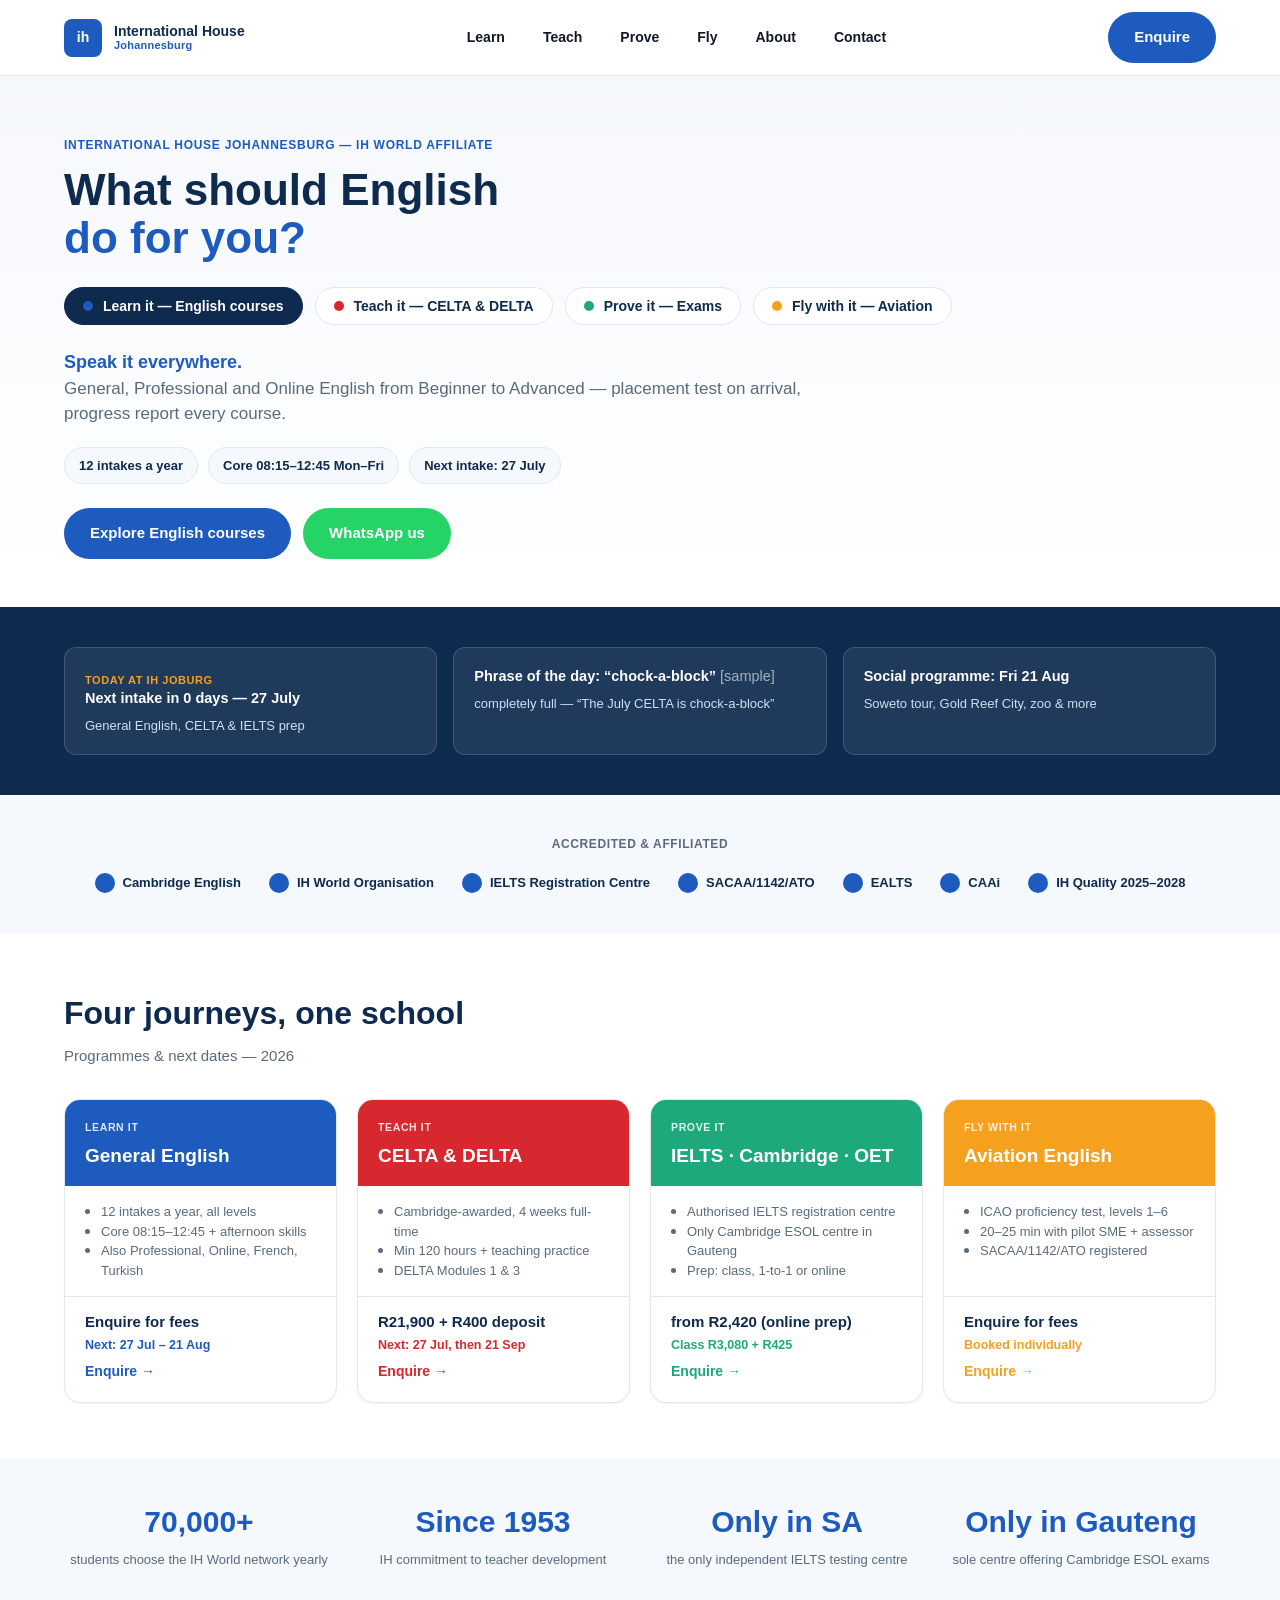
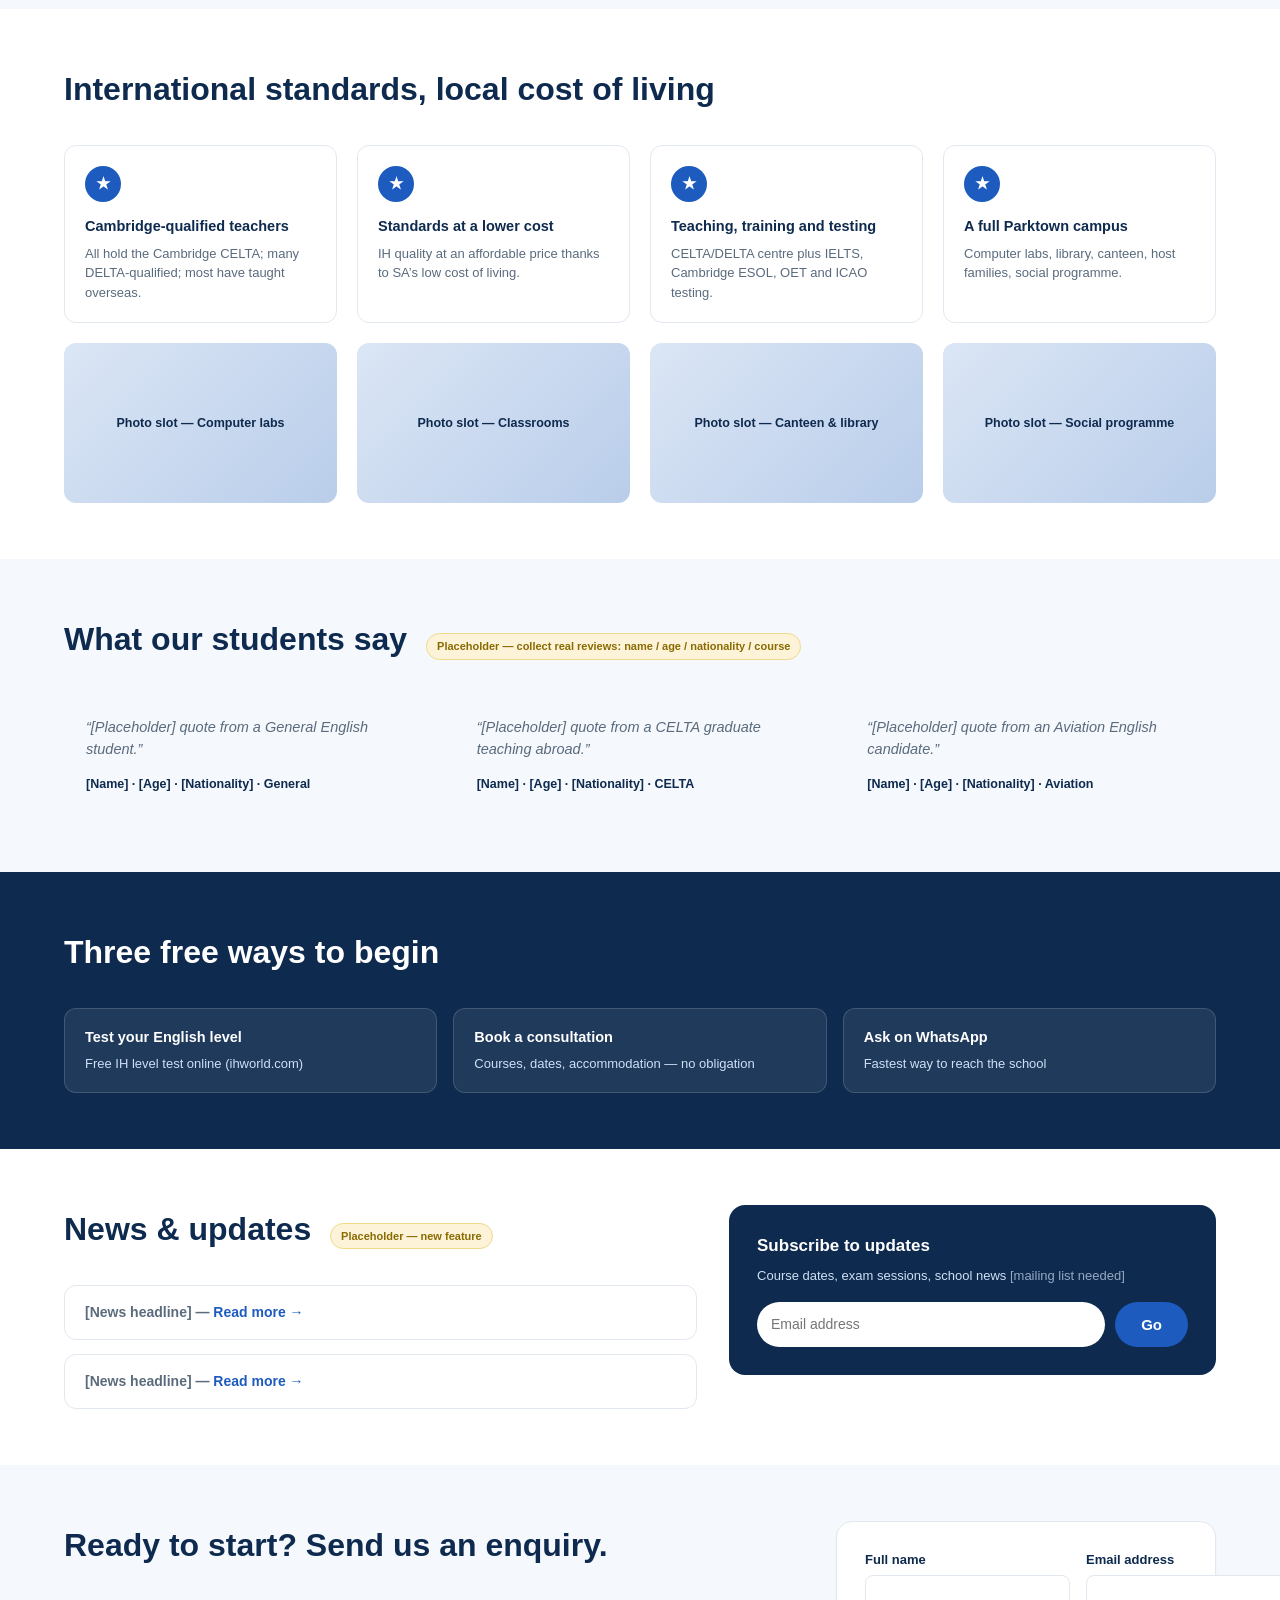
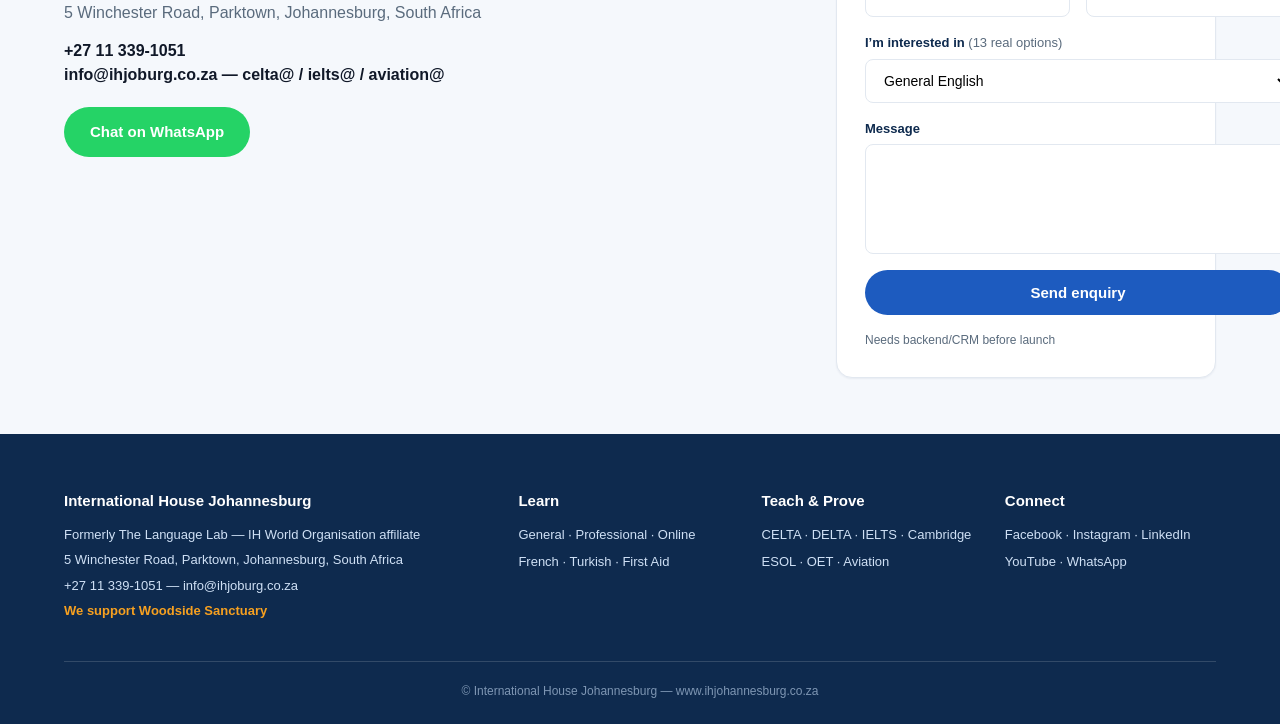
==== index.html @ 85b7d8fc "Initial IH website redesign" ====
<!DOCTYPE html>
<html lang="en">
<head>
<meta charset="UTF-8">
<meta name="viewport" content="width=device-width, initial-scale=1.0">
<title>International House Johannesburg — What should English do for you?</title>
<link rel="stylesheet" href="assets/css/style.css">
</head>
<body>

<header class="site-header">
  <div class="container">
    <a href="index.html" class="brand">
      <span class="brand-mark">ih</span>
      <span class="brand-name"><strong>International House</strong><span>Johannesburg</span></span>
    </a>
    <nav class="main-nav">
      <a href="courses.html#learn">Learn</a>
      <a href="celta.html">Teach</a>
      <a href="exams.html">Prove</a>
      <a href="aviation.html">Fly</a>
      <a href="about.html">About</a>
      <a href="contact.html">Contact</a>
    </nav>
    <div class="header-cta">
      <button class="nav-toggle btn btn-outline btn-sm">Menu</button>
      <a href="contact.html" class="btn btn-primary">Enquire</a>
    </div>
  </div>
</header>

<main>

  <!-- HERO -->
  <section class="hero">
    <div class="container">
      <p class="eyebrow">International House Johannesburg — IH World Affiliate</p>
      <h1><span data-hero="headline1">What should English</span><br>
        <span data-hero="headline2" style="color:var(--blue)">do for you?</span></h1>

      <div class="goal-pills">
        <button class="goal-pill active" data-goal="learn"><span class="dot"></span>Learn it — English courses</button>
        <button class="goal-pill" data-goal="teach"><span class="dot"></span>Teach it — CELTA &amp; DELTA</button>
        <button class="goal-pill" data-goal="prove"><span class="dot"></span>Prove it — Exams</button>
        <button class="goal-pill" data-goal="fly"><span class="dot"></span>Fly with it — Aviation</button>
      </div>

      <p style="font-weight:800;color:var(--blue);font-size:18px;margin-top:24px;">Speak it everywhere.</p>
      <p class="lede mt-0">General, Professional and Online English from Beginner to Advanced — placement test
        on arrival, progress report every course.</p>

      <div class="chip-row">
        <span class="chip">12 intakes a year</span>
        <span class="chip">Core 08:15–12:45 Mon–Fri</span>
        <span class="chip">Next intake: 27 July</span>
      </div>

      <div class="hero-cta-row">
        <a href="courses.html#learn" class="btn btn-primary">Explore English courses</a>
        <a href="https://wa.me/27113391051" class="btn btn-whatsapp">WhatsApp us</a>
      </div>
    </div>
  </section>

  <!-- LIVING SCHOOL STRIP -->
  <section class="section-tight section-navy">
    <div class="container">
      <div class="quickstart-grid">
        <div class="quickstart">
          <p style="color:var(--orange);font-weight:800;font-size:11px;letter-spacing:.05em;">TODAY AT IH JOBURG</p>
          <h4 data-countdown="next-intake">Next intake in 17 days — 27 July</h4>
          <p>General English, CELTA &amp; IELTS prep</p>
        </div>
        <div class="quickstart">
          <h4>Phrase of the day: &ldquo;chock-a-block&rdquo; <span style="opacity:.6;font-weight:400;">[sample]</span></h4>
          <p>completely full — &ldquo;The July CELTA is chock-a-block&rdquo;</p>
        </div>
        <div class="quickstart">
          <h4>Social programme: Fri 21 Aug</h4>
          <p>Soweto tour, Gold Reef City, zoo &amp; more</p>
        </div>
      </div>
    </div>
  </section>

  <!-- ACCREDITED STRIP -->
  <section class="section-tight section-soft">
    <div class="container">
      <p class="text-center text-muted" style="font-weight:800;font-size:12px;letter-spacing:.05em;margin-bottom:20px;">ACCREDITED &amp; AFFILIATED</p>
      <div class="accredited-strip">
        <span class="accredited-item"><span class="dot"></span>Cambridge English</span>
        <span class="accredited-item"><span class="dot"></span>IH World Organisation</span>
        <span class="accredited-item"><span class="dot"></span>IELTS Registration Centre</span>
        <span class="accredited-item"><span class="dot"></span>SACAA/1142/ATO</span>
        <span class="accredited-item"><span class="dot"></span>EALTS</span>
        <span class="accredited-item"><span class="dot"></span>CAAi</span>
        <span class="accredited-item"><span class="dot"></span>IH Quality 2025–2028</span>
      </div>
    </div>
  </section>

  <!-- FOUR JOURNEYS -->
  <section>
    <div class="container">
      <div class="section-head">
        <h2>Four journeys, one school</h2>
        <p>Programmes &amp; next dates — 2026</p>
      </div>

      <div class="card-grid">
        <article class="goal-card" data-goal="learn">
          <div class="goal-card-head"><p class="goal-card-tag">Learn it</p><h3>General English</h3></div>
          <div class="goal-card-body">
            <ul>
              <li>12 intakes a year, all levels</li>
              <li>Core 08:15–12:45 + afternoon skills</li>
              <li>Also Professional, Online, French, Turkish</li>
            </ul>
          </div>
          <div class="goal-card-foot">
            <p class="goal-card-price">Enquire for fees</p>
            <p class="goal-card-date">Next: 27 Jul – 21 Aug</p>
            <a href="courses.html#learn" class="link-arrow">Enquire</a>
          </div>
        </article>

        <article class="goal-card" data-goal="teach">
          <div class="goal-card-head"><p class="goal-card-tag">Teach it</p><h3>CELTA &amp; DELTA</h3></div>
          <div class="goal-card-body">
            <ul>
              <li>Cambridge-awarded, 4 weeks full-time</li>
              <li>Min 120 hours + teaching practice</li>
              <li>DELTA Modules 1 &amp; 3</li>
            </ul>
          </div>
          <div class="goal-card-foot">
            <p class="goal-card-price">R21,900 + R400 deposit</p>
            <p class="goal-card-date">Next: 27 Jul, then 21 Sep</p>
            <a href="celta.html" class="link-arrow">Enquire</a>
          </div>
        </article>

        <article class="goal-card" data-goal="prove">
          <div class="goal-card-head"><p class="goal-card-tag">Prove it</p><h3>IELTS · Cambridge · OET</h3></div>
          <div class="goal-card-body">
            <ul>
              <li>Authorised IELTS registration centre</li>
              <li>Only Cambridge ESOL centre in Gauteng</li>
              <li>Prep: class, 1-to-1 or online</li>
            </ul>
          </div>
          <div class="goal-card-foot">
            <p class="goal-card-price">from R2,420 (online prep)</p>
            <p class="goal-card-date">Class R3,080 + R425</p>
            <a href="exams.html" class="link-arrow">Enquire</a>
          </div>
        </article>

        <article class="goal-card" data-goal="fly">
          <div class="goal-card-head"><p class="goal-card-tag">Fly with it</p><h3>Aviation English</h3></div>
          <div class="goal-card-body">
            <ul>
              <li>ICAO proficiency test, levels 1–6</li>
              <li>20–25 min with pilot SME + assessor</li>
              <li>SACAA/1142/ATO registered</li>
            </ul>
          </div>
          <div class="goal-card-foot">
            <p class="goal-card-price">Enquire for fees</p>
            <p class="goal-card-date">Booked individually</p>
            <a href="aviation.html" class="link-arrow">Enquire</a>
          </div>
        </article>
      </div>
    </div>
  </section>

  <!-- STATS -->
  <section class="section-soft section-tight">
    <div class="container">
      <div class="stat-strip">
        <div><p class="stat-num">70,000+</p><p class="stat-label">students choose the IH World network yearly</p></div>
        <div><p class="stat-num">Since 1953</p><p class="stat-label">IH commitment to teacher development</p></div>
        <div><p class="stat-num">Only in SA</p><p class="stat-label">the only independent IELTS testing centre</p></div>
        <div><p class="stat-num">Only in Gauteng</p><p class="stat-label">sole centre offering Cambridge ESOL exams</p></div>
      </div>
    </div>
  </section>

  <!-- WHY IH -->
  <section>
    <div class="container">
      <div class="section-head"><h2>International standards, local cost of living</h2></div>
      <div class="feature-grid">
        <div class="feature">
          <div class="feature-icon">★</div>
          <h4>Cambridge-qualified teachers</h4>
          <p>All hold the Cambridge CELTA; many DELTA-qualified; most have taught overseas.</p>
        </div>
        <div class="feature">
          <div class="feature-icon">★</div>
          <h4>Standards at a lower cost</h4>
          <p>IH quality at an affordable price thanks to SA&rsquo;s low cost of living.</p>
        </div>
        <div class="feature">
          <div class="feature-icon">★</div>
          <h4>Teaching, training and testing</h4>
          <p>CELTA/DELTA centre plus IELTS, Cambridge ESOL, OET and ICAO testing.</p>
        </div>
        <div class="feature">
          <div class="feature-icon">★</div>
          <h4>A full Parktown campus</h4>
          <p>Computer labs, library, canteen, host families, social programme.</p>
        </div>
      </div>

      <div class="card-grid" style="margin-top:20px;grid-template-columns:repeat(4,1fr);">
        <div class="photo-slot">Photo slot — Computer labs</div>
        <div class="photo-slot">Photo slot — Classrooms</div>
        <div class="photo-slot">Photo slot — Canteen &amp; library</div>
        <div class="photo-slot">Photo slot — Social programme</div>
      </div>
    </div>
  </section>

  <!-- TESTIMONIALS -->
  <section class="section-soft">
    <div class="container">
      <div class="section-head">
        <h2>What our students say <span class="placeholder-note">Placeholder — collect real reviews: name / age / nationality / course</span></h2>
      </div>
      <div class="testimonial-grid">
        <div class="testimonial">
          <p class="quote">&ldquo;[Placeholder] quote from a General English student.&rdquo;</p>
          <p class="who">[Name] · [Age] · [Nationality] · General</p>
        </div>
        <div class="testimonial">
          <p class="quote">&ldquo;[Placeholder] quote from a CELTA graduate teaching abroad.&rdquo;</p>
          <p class="who">[Name] · [Age] · [Nationality] · CELTA</p>
        </div>
        <div class="testimonial">
          <p class="quote">&ldquo;[Placeholder] quote from an Aviation English candidate.&rdquo;</p>
          <p class="who">[Name] · [Age] · [Nationality] · Aviation</p>
        </div>
      </div>
    </div>
  </section>

  <!-- THREE FREE WAYS TO BEGIN -->
  <section class="section-navy">
    <div class="container">
      <div class="section-head"><h2>Three free ways to begin</h2></div>
      <div class="quickstart-grid">
        <div class="quickstart">
          <h4>Test your English level</h4>
          <p>Free IH level test online (ihworld.com)</p>
        </div>
        <div class="quickstart">
          <h4>Book a consultation</h4>
          <p>Courses, dates, accommodation — no obligation</p>
        </div>
        <div class="quickstart">
          <h4>Ask on WhatsApp</h4>
          <p>Fastest way to reach the school</p>
        </div>
      </div>
    </div>
  </section>

  <!-- NEWS & NEWSLETTER -->
  <section>
    <div class="container two-col" style="grid-template-columns:1.3fr 1fr;">
      <div>
        <div class="section-head">
          <h2>News &amp; updates <span class="placeholder-note">Placeholder — new feature</span></h2>
        </div>
        <div class="news-list">
          <div class="news-item">[News headline] — <a href="#" class="link-arrow">Read more</a></div>
          <div class="news-item">[News headline] — <a href="#" class="link-arrow">Read more</a></div>
        </div>
      </div>
      <div class="newsletter-box">
        <h3>Subscribe to updates</h3>
        <p>Course dates, exam sessions, school news <span style="opacity:.7;">[mailing list needed]</span></p>
        <form class="newsletter-form" onsubmit="return false;">
          <input type="email" placeholder="Email address" required>
          <button class="btn btn-primary" type="submit">Go</button>
        </form>
      </div>
    </div>
  </section>

  <!-- CONTACT CTA -->
  <section class="section-soft" id="enquire">
    <div class="container two-col">
      <div>
        <div class="section-head"><h2>Ready to start? Send us an enquiry.</h2></div>
        <p class="text-muted">5 Winchester Road, Parktown, Johannesburg, South Africa</p>
        <p style="font-weight:800;margin-top:14px;">+27 11 339-1051</p>
        <p style="font-weight:800;">info@ihjoburg.co.za — celta@ / ielts@ / aviation@</p>
        <a href="https://wa.me/27113391051" class="btn btn-whatsapp" style="margin-top:20px;">Chat on WhatsApp</a>
      </div>
      <div class="contact-card">
        <form class="form-grid" onsubmit="return false;">
          <div class="form-field"><label>Full name</label><input type="text" required></div>
          <div class="form-field"><label>Email address</label><input type="email" required></div>
          <div class="form-field full">
            <label>I&rsquo;m interested in <span style="font-weight:400;color:var(--text-muted);">(13 real options)</span></label>
            <select>
              <option>General English</option>
              <option>Professional English Improvement</option>
              <option>Online Courses</option>
              <option>CELTA</option>
              <option>DELTA</option>
              <option>IELTS</option>
              <option>Cambridge ESOL Exams</option>
              <option>OET</option>
              <option>Aviation English</option>
              <option>First Aid</option>
              <option>French</option>
              <option>Turkish</option>
              <option>Homestay / Accommodation</option>
            </select>
          </div>
          <div class="form-field full"><label>Message</label><textarea></textarea></div>
          <div class="form-field full">
            <button class="btn btn-primary btn-block" type="submit">Send enquiry</button>
            <p class="form-note">Needs backend/CRM before launch</p>
          </div>
        </form>
      </div>
    </div>
  </section>

</main>

<footer class="site-footer">
  <div class="container">
    <div class="footer-top">
      <div>
        <h4>International House Johannesburg</h4>
        <p>Formerly The Language Lab — IH World Organisation affiliate</p>
        <p>5 Winchester Road, Parktown, Johannesburg, South Africa</p>
        <p>+27 11 339-1051 — info@ihjoburg.co.za</p>
        <p class="footer-support">We support Woodside Sanctuary</p>
      </div>
      <div>
        <h4>Learn</h4>
        <ul><li>General · Professional · Online</li><li>French · Turkish · First Aid</li></ul>
      </div>
      <div>
        <h4>Teach &amp; Prove</h4>
        <ul><li>CELTA · DELTA · IELTS · Cambridge</li><li>ESOL · OET · Aviation</li></ul>
      </div>
      <div>
        <h4>Connect</h4>
        <ul><li>Facebook · Instagram · LinkedIn</li><li>YouTube · WhatsApp</li></ul>
      </div>
    </div>
    <div class="footer-bottom">&copy; International House Johannesburg — www.ihjohannesburg.co.za</div>
  </div>
</footer>

<script src="assets/js/main.js"></script>
</body>
</html>
---- assets/css/style.css ----
/* ==========================================================================
   IH Johannesburg — Website Redesign
   Shared stylesheet (v1 — structure & content pass; visual polish later)
   ========================================================================== */

:root{
  /* Brand navy + goal colours (Learn=blue Teach=red Prove=green Fly=orange) */
  --navy:        #0e2a4e;
  --blue:        #1d5bbf;   /* Learn */
  --red:         #d7282f;   /* Teach */
  --green:       #1ea97c;   /* Prove */
  --orange:      #f6a020;   /* Fly */

  --text:        #101828;
  --text-muted:  #5a6b7d;
  --text-onnavy: #cfe0f5;
  --text-onblue: #dceafb;

  --bg:          #ffffff;
  --bg-soft:     #f5f8fc;
  --border:      #e2e8f0;

  --radius-sm:   8px;
  --radius-md:   12px;
  --radius-lg:   16px;
  --radius-pill: 999px;

  --shadow-sm:   0 1px 2px rgba(14,42,78,.06);
  --shadow-md:   0 4px 16px rgba(14,42,78,.08);
  --shadow-lg:   0 12px 32px rgba(14,42,78,.12);

  --container:   1200px;
  --header-h:    76px;

  --font: -apple-system, BlinkMacSystemFont, "Segoe UI", Inter, Roboto, Helvetica, Arial, sans-serif;
}

*, *::before, *::after{ box-sizing: border-box; }
html{ scroll-behavior: smooth; }
body{
  margin: 0;
  font-family: var(--font);
  color: var(--text);
  background: var(--bg);
  line-height: 1.5;
  -webkit-font-smoothing: antialiased;
}
img{ max-width: 100%; display:block; }
a{ color: inherit; text-decoration: none; }
ul{ margin:0; padding:0; list-style:none; }
h1,h2,h3,h4,p{ margin:0; }
button{ font-family: inherit; cursor:pointer; }

.container{
  max-width: var(--container);
  margin: 0 auto;
  padding: 0 24px;
}

/* ---------- Buttons ---------- */
.btn{
  display: inline-flex;
  align-items: center;
  justify-content: center;
  gap: 8px;
  padding: 12px 24px;
  border-radius: var(--radius-pill);
  font-weight: 700;
  font-size: 15px;
  border: 2px solid transparent;
  transition: transform .15s ease, box-shadow .15s ease, background .15s ease;
  white-space: nowrap;
}
.btn:hover{ transform: translateY(-1px); }
.btn-primary{ background: var(--blue); color:#fff; }
.btn-primary:hover{ background:#1650a6; }
.btn-outline{ background: transparent; color: var(--navy); border-color: var(--border); }
.btn-outline:hover{ border-color: var(--blue); color: var(--blue); }
.btn-white{ background:#fff; color: var(--navy); }
.btn-whatsapp{ background:#25D366; color:#fff; }
.btn-whatsapp:hover{ background:#1fb958; }
.btn-sm{ padding: 8px 16px; font-size: 13px; }
.btn-block{ width: 100%; }

.link-arrow{ font-weight: 700; font-size: 14px; }
.link-arrow::after{ content: " \2192"; }

/* ---------- Header ---------- */
.site-header{
  position: sticky; top:0; z-index: 50;
  background: #fff;
  border-bottom: 1px solid var(--border);
  height: var(--header-h);
  display:flex; align-items:center;
}
.site-header .container{
  display:flex; align-items:center; justify-content:space-between;
  gap: 24px; width:100%;
}
.brand{ display:flex; align-items:center; gap:12px; flex-shrink:0; }
.brand-mark{
  width:38px; height:38px; border-radius: var(--radius-sm);
  background: var(--blue); color:#fff;
  display:flex; align-items:center; justify-content:center;
  font-weight:800; font-size:14px;
}
.brand-name{ line-height:1.15; }
.brand-name strong{ display:block; font-size:14px; color: var(--navy); font-weight:800; }
.brand-name span{ display:block; font-size:11px; color: var(--blue); font-weight:700; letter-spacing:.02em; }

.main-nav{ display:flex; align-items:center; gap: 6px; flex:1; justify-content:center; }
.main-nav a{
  padding: 10px 16px; border-radius: var(--radius-pill);
  font-weight:700; font-size:14px; color: var(--text);
}
.main-nav a:hover{ background: var(--bg-soft); }
.main-nav a.is-active{ background: var(--bg-soft); color: var(--blue); }

.header-cta{ display:flex; align-items:center; gap:12px; flex-shrink:0; }
.nav-toggle{ display:none; }

@media (max-width: 900px){
  .main-nav{ display:none; }
  .nav-toggle{ display:inline-flex; }
}

/* ---------- Hero (shared shell) ---------- */
.hero{
  background: linear-gradient(180deg, var(--bg-soft) 0%, #fff 100%);
  padding: 56px 0 48px;
}
.eyebrow{
  display:inline-block; font-size:12px; font-weight:800; letter-spacing:.06em;
  color: var(--blue); text-transform: uppercase; margin-bottom: 12px;
}
.hero h1{ font-size: clamp(30px, 4vw, 44px); font-weight: 800; color: var(--navy); line-height:1.1; max-width: 820px; }
.hero .lede{ margin-top:14px; font-size:17px; color: var(--text-muted); max-width: 760px; }
.hero-cta-row{ margin-top:24px; display:flex; gap:12px; flex-wrap:wrap; }
.breadcrumb{ font-size:12px; color: var(--text-muted); margin-bottom: 16px; }

/* Goal accent variants for page heroes / bands */
.accent-learn  { --accent: var(--blue); }
.accent-teach  { --accent: var(--red); }
.accent-prove  { --accent: var(--green); }
.accent-fly    { --accent: var(--orange); }
.eyebrow.on-accent{ color: var(--accent); }

/* ---------- Sections ---------- */
section{ padding: 56px 0; }
.section-tight{ padding: 40px 0; }
.section-soft{ background: var(--bg-soft); }
.section-navy{ background: var(--navy); color:#fff; }
.section-navy .text-muted{ color: var(--text-onnavy); }

.section-head{ margin-bottom: 32px; }
.section-head h2{ font-size: clamp(24px, 3vw, 32px); font-weight:800; color: var(--navy); }
.section-navy .section-head h2{ color:#fff; }
.section-head p{ margin-top:8px; color: var(--text-muted); font-size:15px; }
.section-navy .section-head p{ color: var(--text-onnavy); }

.text-muted{ color: var(--text-muted); }

/* ---------- Goal pill nav (home hero) ---------- */
.goal-pills{ display:flex; gap:12px; flex-wrap:wrap; margin: 24px 0; }
.goal-pill{
  display:flex; align-items:center; gap:10px;
  padding: 10px 18px; border-radius: var(--radius-pill);
  border: 1px solid var(--border); background:#fff;
  font-weight:700; font-size:14px; color: var(--navy);
}
.goal-pill .dot{ width:10px; height:10px; border-radius:50%; }
.goal-pill.active{ background: var(--navy); color:#fff; border-color: var(--navy); }
.goal-pill.active .dot{ background:#fff; }
.goal-pill[data-goal="learn"] .dot{ background: var(--blue); }
.goal-pill[data-goal="teach"] .dot{ background: var(--red); }
.goal-pill[data-goal="prove"] .dot{ background: var(--green); }
.goal-pill[data-goal="fly"]   .dot{ background: var(--orange); }

/* ---------- Fact chips ---------- */
.chip-row{ display:flex; gap:10px; flex-wrap:wrap; margin-top:20px; }
.chip{
  background: var(--bg-soft); border:1px solid var(--border);
  border-radius: var(--radius-pill); padding: 8px 14px;
  font-size: 13px; font-weight:700; color: var(--navy);
}

/* ---------- Cards grid (goal-coded) ---------- */
.card-grid{ display:grid; grid-template-columns: repeat(4, 1fr); gap:20px; }
@media (max-width: 1000px){ .card-grid{ grid-template-columns: repeat(2,1fr); } }
@media (max-width: 600px){ .card-grid{ grid-template-columns: 1fr; } }

.goal-card{
  border-radius: var(--radius-lg); overflow:hidden;
  border:1px solid var(--border); background:#fff;
  box-shadow: var(--shadow-sm); display:flex; flex-direction:column;
}
.goal-card-head{ padding:20px 20px 16px; color:#fff; }
.goal-card[data-goal="learn"] .goal-card-head{ background: var(--blue); }
.goal-card[data-goal="teach"] .goal-card-head{ background: var(--red); }
.goal-card[data-goal="prove"] .goal-card-head{ background: var(--green); }
.goal-card[data-goal="fly"]   .goal-card-head{ background: var(--orange); }
.goal-card-tag{ font-size:10.5px; font-weight:800; letter-spacing:.06em; text-transform:uppercase; opacity:.85; }
.goal-card-head h3{ margin-top:6px; font-size:19px; font-weight:800; }
.goal-card-body{ padding:16px 20px; flex:1; display:flex; flex-direction:column; gap:8px; }
.goal-card-body ul li{ font-size:13px; color: var(--text-muted); padding-left:16px; position:relative; }
.goal-card-body ul li::before{ content:""; position:absolute; left:0; top:7px; width:5px; height:5px; border-radius:50%; background: var(--text-muted); }
.goal-card-foot{ padding: 14px 20px 20px; border-top:1px solid var(--border); margin-top:auto; }
.goal-card-price{ font-weight:800; color: var(--navy); font-size:15px; }
.goal-card-date{ font-size:12.5px; font-weight:700; margin-top:2px; }
.goal-card[data-goal="learn"] .goal-card-date,
.goal-card[data-goal="learn"] .link-arrow{ color: var(--blue); }
.goal-card[data-goal="teach"] .goal-card-date,
.goal-card[data-goal="teach"] .link-arrow{ color: var(--red); }
.goal-card[data-goal="prove"] .goal-card-date,
.goal-card[data-goal="prove"] .link-arrow{ color: var(--green); }
.goal-card[data-goal="fly"] .goal-card-date,
.goal-card[data-goal="fly"] .link-arrow{ color: var(--orange); }
.goal-card-foot .link-arrow{ display:block; margin-top:6px; }

/* ---------- Simple photo slot placeholder ---------- */
.photo-slot{
  background: linear-gradient(135deg, #dbe6f5, #b9cdea);
  border-radius: var(--radius-md);
  display:flex; align-items:center; justify-content:center;
  color: var(--navy); font-size:12.5px; font-weight:700; text-align:center;
  padding: 12px; min-height: 160px;
}

/* ---------- Stat strip ---------- */
.stat-strip{ display:grid; grid-template-columns: repeat(4,1fr); gap: 24px; text-align:center; }
@media (max-width: 700px){ .stat-strip{ grid-template-columns: repeat(2,1fr); } }
.stat-strip .stat-num{ font-size: 30px; font-weight:800; color: var(--blue); }
.stat-strip .stat-label{ margin-top:6px; font-size:13px; color: var(--text-muted); }

/* ---------- Feature grid (icon + text) ---------- */
.feature-grid{ display:grid; grid-template-columns: repeat(4,1fr); gap:20px; }
@media (max-width: 900px){ .feature-grid{ grid-template-columns: repeat(2,1fr); } }
@media (max-width: 560px){ .feature-grid{ grid-template-columns: 1fr; } }
.feature{ background:#fff; border:1px solid var(--border); border-radius: var(--radius-md); padding:20px; }
.feature-icon{
  width:36px; height:36px; border-radius:50%; background: var(--blue); color:#fff;
  display:flex; align-items:center; justify-content:center; font-weight:800; margin-bottom:14px;
}
.feature h4{ font-size:14.5px; font-weight:800; color: var(--navy); }
.feature p{ margin-top:6px; font-size:13px; color: var(--text-muted); }

/* ---------- Testimonials ---------- */
.testimonial-grid{ display:grid; grid-template-columns: repeat(3,1fr); gap:20px; }
@media (max-width: 900px){ .testimonial-grid{ grid-template-columns: 1fr; } }
.testimonial{ background: var(--bg-soft); border-radius: var(--radius-md); padding:22px; }
.testimonial p.quote{ font-size:14.5px; color: var(--text-muted); font-style: italic; }
.testimonial .who{ margin-top:14px; font-size:12.5px; font-weight:800; color: var(--navy); }
.placeholder-note{
  display:inline-block; background:#fdf3d8; color:#8a6b00; border:1px solid #f0d989;
  border-radius: var(--radius-pill); font-size:11px; font-weight:700; padding:4px 10px; margin-left:10px;
}

/* ---------- Three-up quick starts ---------- */
.quickstart-grid{ display:grid; grid-template-columns: repeat(3,1fr); gap:16px; }
@media (max-width: 900px){ .quickstart-grid{ grid-template-columns: 1fr; } }
.quickstart{ background: rgba(255,255,255,.08); border:1px solid rgba(255,255,255,.15); border-radius: var(--radius-md); padding:18px 20px; }
.quickstart h4{ color:#fff; font-size:14.5px; font-weight:800; }
.quickstart p{ margin-top:6px; color: var(--text-onnavy); font-size:13px; }

/* ---------- News list ---------- */
.news-list{ display:flex; flex-direction:column; gap:14px; }
.news-item{ background:#fff; border:1px solid var(--border); border-radius: var(--radius-md); padding:16px 20px; font-weight:700; font-size:14px; color: var(--text-muted); }
.news-item a{ color: var(--blue); }

.newsletter-box{ background: var(--navy); border-radius: var(--radius-lg); padding: 28px; color:#fff; }
.newsletter-box h3{ font-size:17px; font-weight:800; }
.newsletter-box p{ margin-top:8px; font-size:13px; color: var(--text-onnavy); }
.newsletter-form{ display:flex; gap:10px; margin-top:16px; }
.newsletter-form input{
  flex:1; padding:12px 14px; border-radius: var(--radius-pill); border:none; font-size:14px;
}

/* ---------- Enquiry form ---------- */
.form-grid{ display:grid; grid-template-columns: 1fr 1fr; gap:16px; }
@media (max-width: 640px){ .form-grid{ grid-template-columns: 1fr; } }
.form-field{ display:flex; flex-direction:column; gap:6px; }
.form-field.full{ grid-column: 1 / -1; }
.form-field label{ font-size:13px; font-weight:700; color: var(--navy); }
.form-field input, .form-field select, .form-field textarea{
  padding: 12px 14px; border:1px solid var(--border); border-radius: var(--radius-sm);
  font-size:14px; font-family:inherit; background:#fff;
}
.form-field textarea{ resize: vertical; min-height:110px; }
.form-note{ font-size:12px; color: var(--text-muted); margin-top:10px; }
.contact-card{
  background:#fff; border:1px solid var(--border); border-radius: var(--radius-lg);
  padding: 28px; box-shadow: var(--shadow-sm);
}

/* ---------- Contact info panel ---------- */
.contact-info dt{ font-size:11.5px; font-weight:800; letter-spacing:.04em; text-transform:uppercase; color: var(--text-muted); margin-top:18px; }
.contact-info dt:first-child{ margin-top:0; }
.contact-info dd{ margin:4px 0 0; font-size:15px; font-weight:700; color: var(--navy); }

.map-embed{
  border-radius: var(--radius-md); overflow:hidden; border:1px solid var(--border);
  min-height: 220px; background: var(--bg-soft); display:flex; align-items:center; justify-content:center;
  color: var(--text-muted); font-size:13px; font-weight:700; text-align:center; padding:12px;
}

/* ---------- Social row ---------- */
.social-row{ display:flex; gap:12px; flex-wrap:wrap; }
.social-chip{
  border:1px solid var(--border); border-radius: var(--radius-pill);
  padding: 8px 16px; font-size:13px; font-weight:700; color: var(--navy);
}

/* ---------- Accredited-by strip ---------- */
.accredited-strip{ display:flex; gap:28px; flex-wrap:wrap; align-items:center; justify-content:center; }
.accredited-item{ display:flex; align-items:center; gap:8px; font-size:13px; font-weight:700; color: var(--navy); }
.accredited-item .dot{ width:20px; height:20px; border-radius:50%; background: var(--blue); }

/* ---------- Numbered steps ---------- */
.step-row{ display:grid; grid-template-columns: repeat(2,1fr); gap:14px; }
@media (max-width: 700px){ .step-row{ grid-template-columns: 1fr; } }
.step{ display:flex; gap:14px; align-items:flex-start; background:#fff; border:1px solid var(--border); border-radius: var(--radius-md); padding:16px; }
.step-num{
  flex-shrink:0; width:28px; height:28px; border-radius:50%; background: var(--blue); color:#fff;
  display:flex; align-items:center; justify-content:center; font-weight:800; font-size:13px;
}
.step p{ font-size:13.5px; color: var(--text-muted); }

/* ---------- Info strip (bordered left) ---------- */
.info-strip{ border-left:4px solid var(--blue); background:#fff; border-radius: var(--radius-sm); padding:16px 20px; margin-bottom:14px; }
.info-strip h4{ font-size:14.5px; font-weight:800; color: var(--navy); margin-bottom:6px; }
.info-strip p{ font-size:13.5px; color: var(--text-muted); }

/* ---------- Sidebar key-facts card ---------- */
.keyfacts{ background:#fff; border:1px solid var(--border); border-radius: var(--radius-lg); padding:24px; box-shadow: var(--shadow-sm); }
.keyfacts .price{ font-size:26px; font-weight:800; color: var(--navy); }
.keyfacts .price-note{ font-size:12px; color: var(--text-muted); margin-top:2px; }
.keyfacts ul{ margin-top:16px; display:flex; flex-direction:column; gap:10px; }
.keyfacts ul li{ font-size:13px; color: var(--text-muted); padding-left:18px; position:relative; }
.keyfacts ul li::before{ content:"\2022"; position:absolute; left:0; color: var(--blue); font-weight:800; }
.keyfacts .btn-row{ display:flex; gap:10px; margin-top:20px; flex-wrap:wrap; }
.dates-card{ background:#fff; border:1px solid var(--border); border-radius: var(--radius-lg); padding:24px; margin-top:20px; }
.dates-card h4{ font-size:15px; font-weight:800; color: var(--navy); margin-bottom:12px; }
.dates-card ul li{ font-size:13.5px; padding:6px 0; border-bottom:1px dashed var(--border); color: var(--text-muted); }
.dates-card ul li:last-child{ border-bottom:none; }
.dates-card ul li.is-next{ color: var(--blue); font-weight:800; }

.two-col{ display:grid; grid-template-columns: 1fr 380px; gap: 32px; align-items:start; }
@media (max-width: 900px){ .two-col{ grid-template-columns: 1fr; } }

/* ---------- Pricing tiers (exams) ---------- */
.pricing-grid{ display:grid; grid-template-columns: repeat(3,1fr); gap:20px; }
@media (max-width: 800px){ .pricing-grid{ grid-template-columns: 1fr; } }
.price-card{ background:#fff; border:1px solid var(--border); border-radius: var(--radius-md); padding:20px; }
.price-card h4{ font-size:15px; font-weight:800; color: var(--navy); }
.price-card .amount{ font-size:20px; font-weight:800; color: var(--blue); margin-top:8px; }
.price-card .detail{ font-size:12.5px; color: var(--text-muted); margin-top:4px; }

/* ---------- Course tabs (courses page) ---------- */
.filter-row{ display:flex; gap:10px; flex-wrap:wrap; margin-bottom:28px; }
.filter-pill{ padding:10px 18px; border-radius: var(--radius-pill); border:1px solid var(--border); font-weight:700; font-size:13.5px; background:#fff; }
.filter-pill.is-active{ background: var(--navy); color:#fff; border-color: var(--navy); }
.filter-note{ font-size:12.5px; color: var(--text-muted); margin-top:20px; }

/* ---------- Team grid (about) ---------- */
.team-grid{ display:grid; grid-template-columns: repeat(4,1fr); gap:20px; }
@media (max-width: 900px){ .team-grid{ grid-template-columns: repeat(2,1fr); } }
@media (max-width: 560px){ .team-grid{ grid-template-columns: 1fr; } }
.team-card{ background:#fff; border:1px solid var(--border); border-radius: var(--radius-md); padding:18px; }
.team-avatar{
  width:48px; height:48px; border-radius:50%; background: var(--blue); color:#fff;
  display:flex; align-items:center; justify-content:center; font-weight:800; margin-bottom:10px;
}
.team-card h4{ font-size:14.5px; font-weight:800; color: var(--navy); }
.team-card .role{ font-size:12px; color: var(--text-muted); margin-top:4px; }
.team-card .photo-note{ font-size:10.5px; color:#b8860b; font-weight:700; margin-top:6px; }

.facility-list li{ font-size:14px; color: var(--text-muted); padding-left:18px; position:relative; margin-top:10px; }
.facility-list li::before{ content:"\2022"; position:absolute; left:0; color: var(--blue); font-weight:800; }

/* ---------- ICAO criteria pills ---------- */
.criteria-row{ display:flex; gap:10px; flex-wrap:wrap; }
.criteria-pill{ background: var(--bg-soft); border:1px solid var(--border); border-radius: var(--radius-pill); padding:8px 16px; font-size:13px; font-weight:700; color: var(--navy); }

.level-table{ width:100%; border-collapse: collapse; }
.level-table td{ padding:10px 4px; border-bottom:1px dashed var(--border); font-size:13.5px; color: var(--text-muted); }
.level-table td:first-child{ font-weight:700; color: var(--navy); }

/* ---------- CTA banner ---------- */
.cta-banner{ background: var(--navy); border-radius: var(--radius-lg); padding: 36px; display:flex; align-items:center; justify-content:space-between; gap:20px; flex-wrap:wrap; color:#fff; }
.cta-banner h3{ font-size:22px; font-weight:800; }

/* ---------- Footer ---------- */
.site-footer{ background: var(--navy); color: var(--text-onnavy); padding: 56px 0 24px; }
.footer-top{ display:grid; grid-template-columns: 2fr 1fr 1fr 1fr; gap:32px; }
@media (max-width: 800px){ .footer-top{ grid-template-columns: 1fr 1fr; } }
@media (max-width: 500px){ .footer-top{ grid-template-columns: 1fr; } }
.footer-top h4{ color:#fff; font-size:15px; font-weight:800; margin-bottom:12px; }
.footer-top p{ font-size:13px; margin-top:6px; }
.footer-top ul li{ font-size:13px; margin-top:8px; }
.footer-support{ color: var(--orange); font-weight:700; font-size:13px; margin-top:14px; }
.footer-bottom{
  border-top:1px solid rgba(255,255,255,.15); margin-top:40px; padding-top:20px;
  text-align:center; font-size:12px; color:#7e96b3;
}

/* ---------- Utility ---------- */
.mt-0{ margin-top:0 !important; }
.text-center{ text-align:center; }
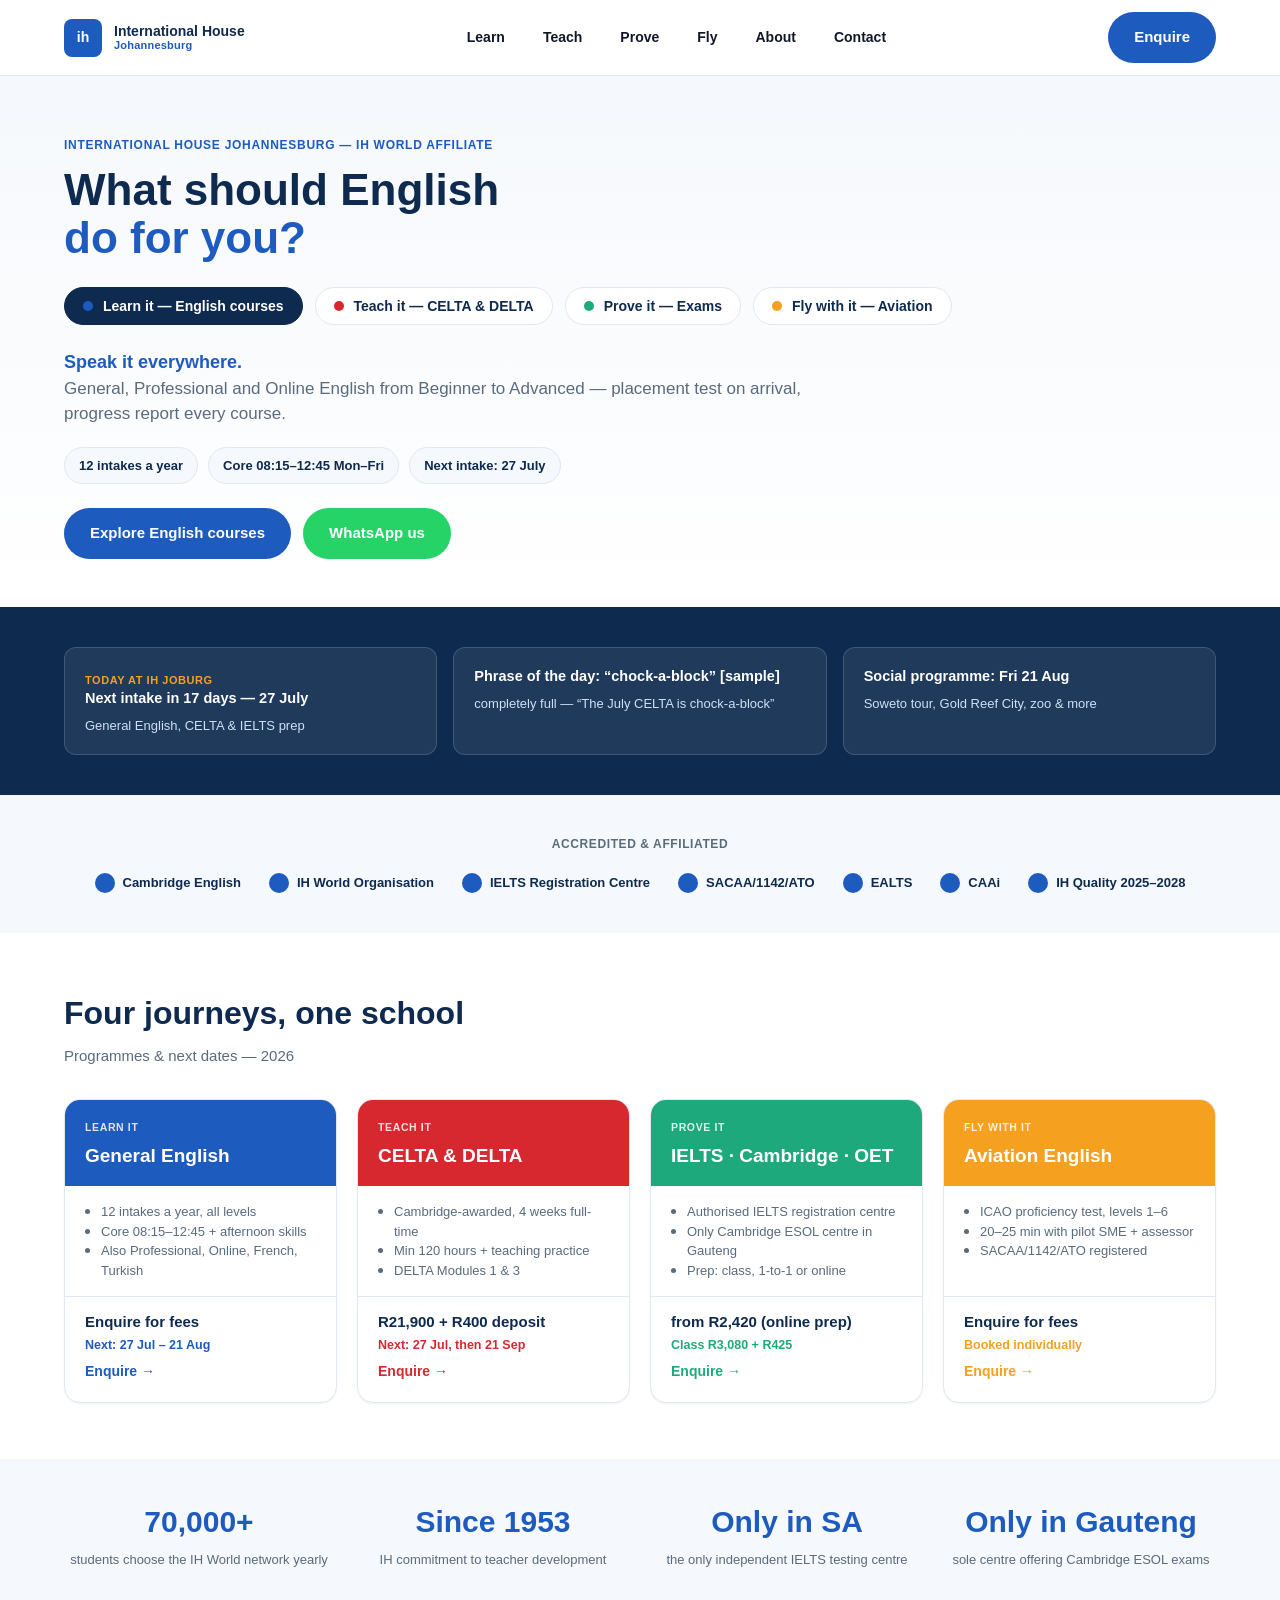
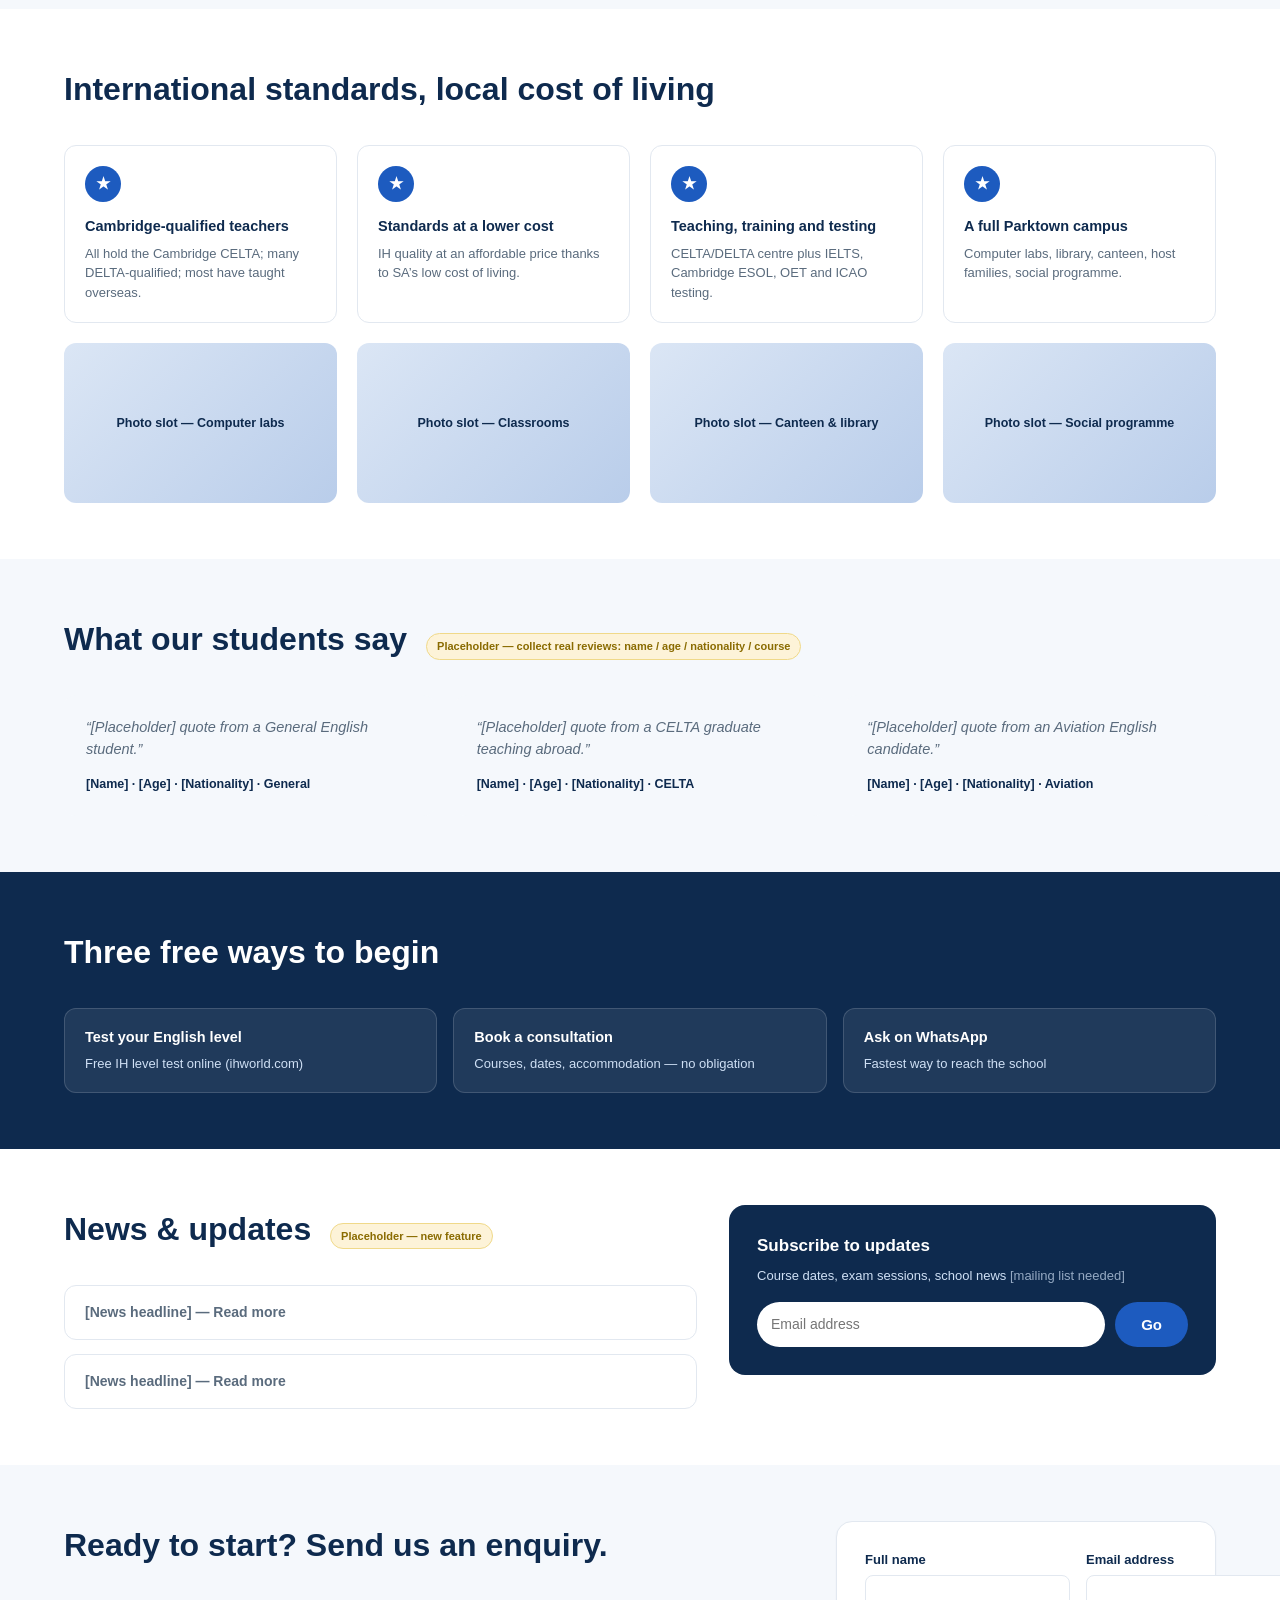
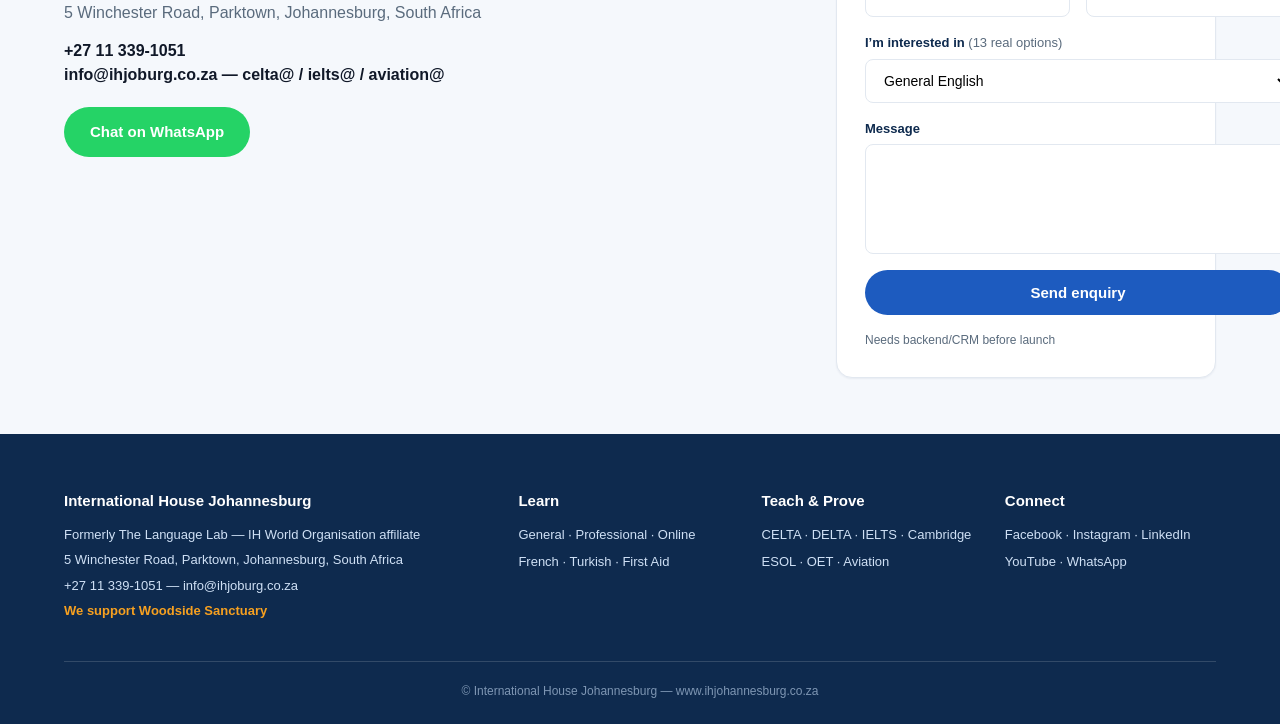
==== commit 1e3dd427: "Update pages with CMS content hooks" ====
--- a/index.html
+++ b/index.html
@@ -6,7 +6,7 @@
 <title>International House Johannesburg — What should English do for you?</title>
 <link rel="stylesheet" href="assets/css/style.css">
 </head>
-<body>
+<body data-page="home">
 
 <header class="site-header">
   <div class="container">
@@ -34,7 +34,7 @@
   <!-- HERO -->
   <section class="hero">
     <div class="container">
-      <p class="eyebrow">International House Johannesburg — IH World Affiliate</p>
+      <p class="eyebrow" id="cms-home-eyebrow">International House Johannesburg — IH World Affiliate</p>
       <h1><span data-hero="headline1">What should English</span><br>
         <span data-hero="headline2" style="color:var(--blue)">do for you?</span></h1>
 
@@ -45,8 +45,8 @@
         <button class="goal-pill" data-goal="fly"><span class="dot"></span>Fly with it — Aviation</button>
       </div>
 
-      <p style="font-weight:800;color:var(--blue);font-size:18px;margin-top:24px;">Speak it everywhere.</p>
-      <p class="lede mt-0">General, Professional and Online English from Beginner to Advanced — placement test
+      <p id="cms-home-subheadline" style="font-weight:800;color:var(--blue);font-size:18px;margin-top:24px;">Speak it everywhere.</p>
+      <p class="lede mt-0" id="cms-home-hero-paragraph">General, Professional and Online English from Beginner to Advanced — placement test
         on arrival, progress report every course.</p>
 
       <div class="chip-row">
@@ -68,16 +68,16 @@
       <div class="quickstart-grid">
         <div class="quickstart">
           <p style="color:var(--orange);font-weight:800;font-size:11px;letter-spacing:.05em;">TODAY AT IH JOBURG</p>
-          <h4 data-countdown="next-intake">Next intake in 17 days — 27 July</h4>
-          <p>General English, CELTA &amp; IELTS prep</p>
-        </div>
-        <div class="quickstart">
-          <h4>Phrase of the day: &ldquo;chock-a-block&rdquo; <span style="opacity:.6;font-weight:400;">[sample]</span></h4>
-          <p>completely full — &ldquo;The July CELTA is chock-a-block&rdquo;</p>
-        </div>
-        <div class="quickstart">
-          <h4>Social programme: Fri 21 Aug</h4>
-          <p>Soweto tour, Gold Reef City, zoo &amp; more</p>
+          <h4 data-countdown="next-intake" id="cms-home-today-1-heading">Next intake in 17 days — 27 July</h4>
+          <p id="cms-home-today-1-text">General English, CELTA &amp; IELTS prep</p>
+        </div>
+        <div class="quickstart">
+          <h4 id="cms-home-today-2-heading">Phrase of the day: &ldquo;chock-a-block&rdquo; <span style="opacity:.6;font-weight:400;">[sample]</span></h4>
+          <p id="cms-home-today-2-text">completely full — &ldquo;The July CELTA is chock-a-block&rdquo;</p>
+        </div>
+        <div class="quickstart">
+          <h4 id="cms-home-today-3-heading">Social programme: Fri 21 Aug</h4>
+          <p id="cms-home-today-3-text">Soweto tour, Gold Reef City, zoo &amp; more</p>
         </div>
       </div>
     </div>
@@ -103,23 +103,23 @@
   <section>
     <div class="container">
       <div class="section-head">
-        <h2>Four journeys, one school</h2>
-        <p>Programmes &amp; next dates — 2026</p>
+        <h2 id="cms-home-journeys-heading">Four journeys, one school</h2>
+        <p id="cms-home-journeys-subline">Programmes &amp; next dates — 2026</p>
       </div>
 
       <div class="card-grid">
         <article class="goal-card" data-goal="learn">
           <div class="goal-card-head"><p class="goal-card-tag">Learn it</p><h3>General English</h3></div>
           <div class="goal-card-body">
-            <ul>
+            <ul id="cms-home-card-learn-list">
               <li>12 intakes a year, all levels</li>
               <li>Core 08:15–12:45 + afternoon skills</li>
               <li>Also Professional, Online, French, Turkish</li>
             </ul>
           </div>
           <div class="goal-card-foot">
-            <p class="goal-card-price">Enquire for fees</p>
-            <p class="goal-card-date">Next: 27 Jul – 21 Aug</p>
+            <p class="goal-card-price" id="cms-home-card-learn-price">Enquire for fees</p>
+            <p class="goal-card-date" id="cms-home-card-learn-date">Next: 27 Jul – 21 Aug</p>
             <a href="courses.html#learn" class="link-arrow">Enquire</a>
           </div>
         </article>
@@ -127,15 +127,15 @@
         <article class="goal-card" data-goal="teach">
           <div class="goal-card-head"><p class="goal-card-tag">Teach it</p><h3>CELTA &amp; DELTA</h3></div>
           <div class="goal-card-body">
-            <ul>
+            <ul id="cms-home-card-teach-list">
               <li>Cambridge-awarded, 4 weeks full-time</li>
               <li>Min 120 hours + teaching practice</li>
               <li>DELTA Modules 1 &amp; 3</li>
             </ul>
           </div>
           <div class="goal-card-foot">
-            <p class="goal-card-price">R21,900 + R400 deposit</p>
-            <p class="goal-card-date">Next: 27 Jul, then 21 Sep</p>
+            <p class="goal-card-price" id="cms-home-card-teach-price">R21,900 + R400 deposit</p>
+            <p class="goal-card-date" id="cms-home-card-teach-date">Next: 27 Jul, then 21 Sep</p>
             <a href="celta.html" class="link-arrow">Enquire</a>
           </div>
         </article>
@@ -143,15 +143,15 @@
         <article class="goal-card" data-goal="prove">
           <div class="goal-card-head"><p class="goal-card-tag">Prove it</p><h3>IELTS · Cambridge · OET</h3></div>
           <div class="goal-card-body">
-            <ul>
+            <ul id="cms-home-card-prove-list">
               <li>Authorised IELTS registration centre</li>
               <li>Only Cambridge ESOL centre in Gauteng</li>
               <li>Prep: class, 1-to-1 or online</li>
             </ul>
           </div>
           <div class="goal-card-foot">
-            <p class="goal-card-price">from R2,420 (online prep)</p>
-            <p class="goal-card-date">Class R3,080 + R425</p>
+            <p class="goal-card-price" id="cms-home-card-prove-price">from R2,420 (online prep)</p>
+            <p class="goal-card-date" id="cms-home-card-prove-date">Class R3,080 + R425</p>
             <a href="exams.html" class="link-arrow">Enquire</a>
           </div>
         </article>
@@ -159,15 +159,15 @@
         <article class="goal-card" data-goal="fly">
           <div class="goal-card-head"><p class="goal-card-tag">Fly with it</p><h3>Aviation English</h3></div>
           <div class="goal-card-body">
-            <ul>
+            <ul id="cms-home-card-fly-list">
               <li>ICAO proficiency test, levels 1–6</li>
               <li>20–25 min with pilot SME + assessor</li>
               <li>SACAA/1142/ATO registered</li>
             </ul>
           </div>
           <div class="goal-card-foot">
-            <p class="goal-card-price">Enquire for fees</p>
-            <p class="goal-card-date">Booked individually</p>
+            <p class="goal-card-price" id="cms-home-card-fly-price">Enquire for fees</p>
+            <p class="goal-card-date" id="cms-home-card-fly-date">Booked individually</p>
             <a href="aviation.html" class="link-arrow">Enquire</a>
           </div>
         </article>
@@ -179,10 +179,10 @@
   <section class="section-soft section-tight">
     <div class="container">
       <div class="stat-strip">
-        <div><p class="stat-num">70,000+</p><p class="stat-label">students choose the IH World network yearly</p></div>
-        <div><p class="stat-num">Since 1953</p><p class="stat-label">IH commitment to teacher development</p></div>
-        <div><p class="stat-num">Only in SA</p><p class="stat-label">the only independent IELTS testing centre</p></div>
-        <div><p class="stat-num">Only in Gauteng</p><p class="stat-label">sole centre offering Cambridge ESOL exams</p></div>
+        <div><p class="stat-num" id="cms-home-stat1-num">70,000+</p><p class="stat-label" id="cms-home-stat1-label">students choose the IH World network yearly</p></div>
+        <div><p class="stat-num" id="cms-home-stat2-num">Since 1953</p><p class="stat-label" id="cms-home-stat2-label">IH commitment to teacher development</p></div>
+        <div><p class="stat-num" id="cms-home-stat3-num">Only in SA</p><p class="stat-label" id="cms-home-stat3-label">the only independent IELTS testing centre</p></div>
+        <div><p class="stat-num" id="cms-home-stat4-num">Only in Gauteng</p><p class="stat-label" id="cms-home-stat4-label">sole centre offering Cambridge ESOL exams</p></div>
       </div>
     </div>
   </section>
@@ -190,27 +190,27 @@
   <!-- WHY IH -->
   <section>
     <div class="container">
-      <div class="section-head"><h2>International standards, local cost of living</h2></div>
+      <div class="section-head"><h2 id="cms-home-why-heading">International standards, local cost of living</h2></div>
       <div class="feature-grid">
         <div class="feature">
           <div class="feature-icon">★</div>
-          <h4>Cambridge-qualified teachers</h4>
-          <p>All hold the Cambridge CELTA; many DELTA-qualified; most have taught overseas.</p>
+          <h4 id="cms-home-why1-heading">Cambridge-qualified teachers</h4>
+          <p id="cms-home-why1-text">All hold the Cambridge CELTA; many DELTA-qualified; most have taught overseas.</p>
         </div>
         <div class="feature">
           <div class="feature-icon">★</div>
-          <h4>Standards at a lower cost</h4>
-          <p>IH quality at an affordable price thanks to SA&rsquo;s low cost of living.</p>
+          <h4 id="cms-home-why2-heading">Standards at a lower cost</h4>
+          <p id="cms-home-why2-text">IH quality at an affordable price thanks to SA&rsquo;s low cost of living.</p>
         </div>
         <div class="feature">
           <div class="feature-icon">★</div>
-          <h4>Teaching, training and testing</h4>
-          <p>CELTA/DELTA centre plus IELTS, Cambridge ESOL, OET and ICAO testing.</p>
+          <h4 id="cms-home-why3-heading">Teaching, training and testing</h4>
+          <p id="cms-home-why3-text">CELTA/DELTA centre plus IELTS, Cambridge ESOL, OET and ICAO testing.</p>
         </div>
         <div class="feature">
           <div class="feature-icon">★</div>
-          <h4>A full Parktown campus</h4>
-          <p>Computer labs, library, canteen, host families, social programme.</p>
+          <h4 id="cms-home-why4-heading">A full Parktown campus</h4>
+          <p id="cms-home-why4-text">Computer labs, library, canteen, host families, social programme.</p>
         </div>
       </div>
 
@@ -231,16 +231,16 @@
       </div>
       <div class="testimonial-grid">
         <div class="testimonial">
-          <p class="quote">&ldquo;[Placeholder] quote from a General English student.&rdquo;</p>
-          <p class="who">[Name] · [Age] · [Nationality] · General</p>
+          <p class="quote" id="cms-home-testi1-quote">&ldquo;[Placeholder] quote from a General English student.&rdquo;</p>
+          <p class="who" id="cms-home-testi1-who">[Name] · [Age] · [Nationality] · General</p>
         </div>
         <div class="testimonial">
-          <p class="quote">&ldquo;[Placeholder] quote from a CELTA graduate teaching abroad.&rdquo;</p>
-          <p class="who">[Name] · [Age] · [Nationality] · CELTA</p>
+          <p class="quote" id="cms-home-testi2-quote">&ldquo;[Placeholder] quote from a CELTA graduate teaching abroad.&rdquo;</p>
+          <p class="who" id="cms-home-testi2-who">[Name] · [Age] · [Nationality] · CELTA</p>
         </div>
         <div class="testimonial">
-          <p class="quote">&ldquo;[Placeholder] quote from an Aviation English candidate.&rdquo;</p>
-          <p class="who">[Name] · [Age] · [Nationality] · Aviation</p>
+          <p class="quote" id="cms-home-testi3-quote">&ldquo;[Placeholder] quote from an Aviation English candidate.&rdquo;</p>
+          <p class="who" id="cms-home-testi3-who">[Name] · [Age] · [Nationality] · Aviation</p>
         </div>
       </div>
     </div>
@@ -252,16 +252,16 @@
       <div class="section-head"><h2>Three free ways to begin</h2></div>
       <div class="quickstart-grid">
         <div class="quickstart">
-          <h4>Test your English level</h4>
-          <p>Free IH level test online (ihworld.com)</p>
-        </div>
-        <div class="quickstart">
-          <h4>Book a consultation</h4>
-          <p>Courses, dates, accommodation — no obligation</p>
-        </div>
-        <div class="quickstart">
-          <h4>Ask on WhatsApp</h4>
-          <p>Fastest way to reach the school</p>
+          <h4 id="cms-home-way1-heading">Test your English level</h4>
+          <p id="cms-home-way1-text">Free IH level test online (ihworld.com)</p>
+        </div>
+        <div class="quickstart">
+          <h4 id="cms-home-way2-heading">Book a consultation</h4>
+          <p id="cms-home-way2-text">Courses, dates, accommodation — no obligation</p>
+        </div>
+        <div class="quickstart">
+          <h4 id="cms-home-way3-heading">Ask on WhatsApp</h4>
+          <p id="cms-home-way3-text">Fastest way to reach the school</p>
         </div>
       </div>
     </div>
@@ -275,8 +275,8 @@
           <h2>News &amp; updates <span class="placeholder-note">Placeholder — new feature</span></h2>
         </div>
         <div class="news-list">
-          <div class="news-item">[News headline] — <a href="#" class="link-arrow">Read more</a></div>
-          <div class="news-item">[News headline] — <a href="#" class="link-arrow">Read more</a></div>
+          <div class="news-item" id="cms-home-news1">[News headline] — <a href="#" class="link-arrow">Read more</a></div>
+          <div class="news-item" id="cms-home-news2">[News headline] — <a href="#" class="link-arrow">Read more</a></div>
         </div>
       </div>
       <div class="newsletter-box">
@@ -294,7 +294,7 @@
   <section class="section-soft" id="enquire">
     <div class="container two-col">
       <div>
-        <div class="section-head"><h2>Ready to start? Send us an enquiry.</h2></div>
+        <div class="section-head"><h2 id="cms-home-cta-heading">Ready to start? Send us an enquiry.</h2></div>
         <p class="text-muted">5 Winchester Road, Parktown, Johannesburg, South Africa</p>
         <p style="font-weight:800;margin-top:14px;">+27 11 339-1051</p>
         <p style="font-weight:800;">info@ihjoburg.co.za — celta@ / ielts@ / aviation@</p>
@@ -338,11 +338,11 @@
   <div class="container">
     <div class="footer-top">
       <div>
-        <h4>International House Johannesburg</h4>
-        <p>Formerly The Language Lab — IH World Organisation affiliate</p>
-        <p>5 Winchester Road, Parktown, Johannesburg, South Africa</p>
-        <p>+27 11 339-1051 — info@ihjoburg.co.za</p>
-        <p class="footer-support">We support Woodside Sanctuary</p>
+        <h4 id="cms-footer-name">International House Johannesburg</h4>
+        <p id="cms-footer-tagline">Formerly The Language Lab — IH World Organisation affiliate</p>
+        <p id="cms-footer-address">5 Winchester Road, Parktown, Johannesburg, South Africa</p>
+        <p id="cms-footer-contact">+27 11 339-1051 — info@ihjoburg.co.za</p>
+        <p class="footer-support" id="cms-footer-charity">We support Woodside Sanctuary</p>
       </div>
       <div>
         <h4>Learn</h4>
@@ -357,10 +357,25 @@
         <ul><li>Facebook · Instagram · LinkedIn</li><li>YouTube · WhatsApp</li></ul>
       </div>
     </div>
-    <div class="footer-bottom">&copy; International House Johannesburg — www.ihjohannesburg.co.za</div>
+    <div class="footer-bottom" id="cms-footer-copyright">&copy; International House Johannesburg — www.ihjohannesburg.co.za</div>
   </div>
 </footer>
 
+<script src="assets/js/content-loader.js"></script>
 <script src="assets/js/main.js"></script>
+
+<!-- Netlify Identity: handles the invite-email / password-set link, and lets people log in to /admin -->
+<script src="https://identity.netlify.com/v1/netlify-identity-widget.js"></script>
+<script>
+  if (window.netlifyIdentity) {
+    window.netlifyIdentity.on("init", function (user) {
+      if (!user) {
+        window.netlifyIdentity.on("login", function () {
+          document.location.href = "/admin/";
+        });
+      }
+    });
+  }
+</script>
 </body>
 </html>
